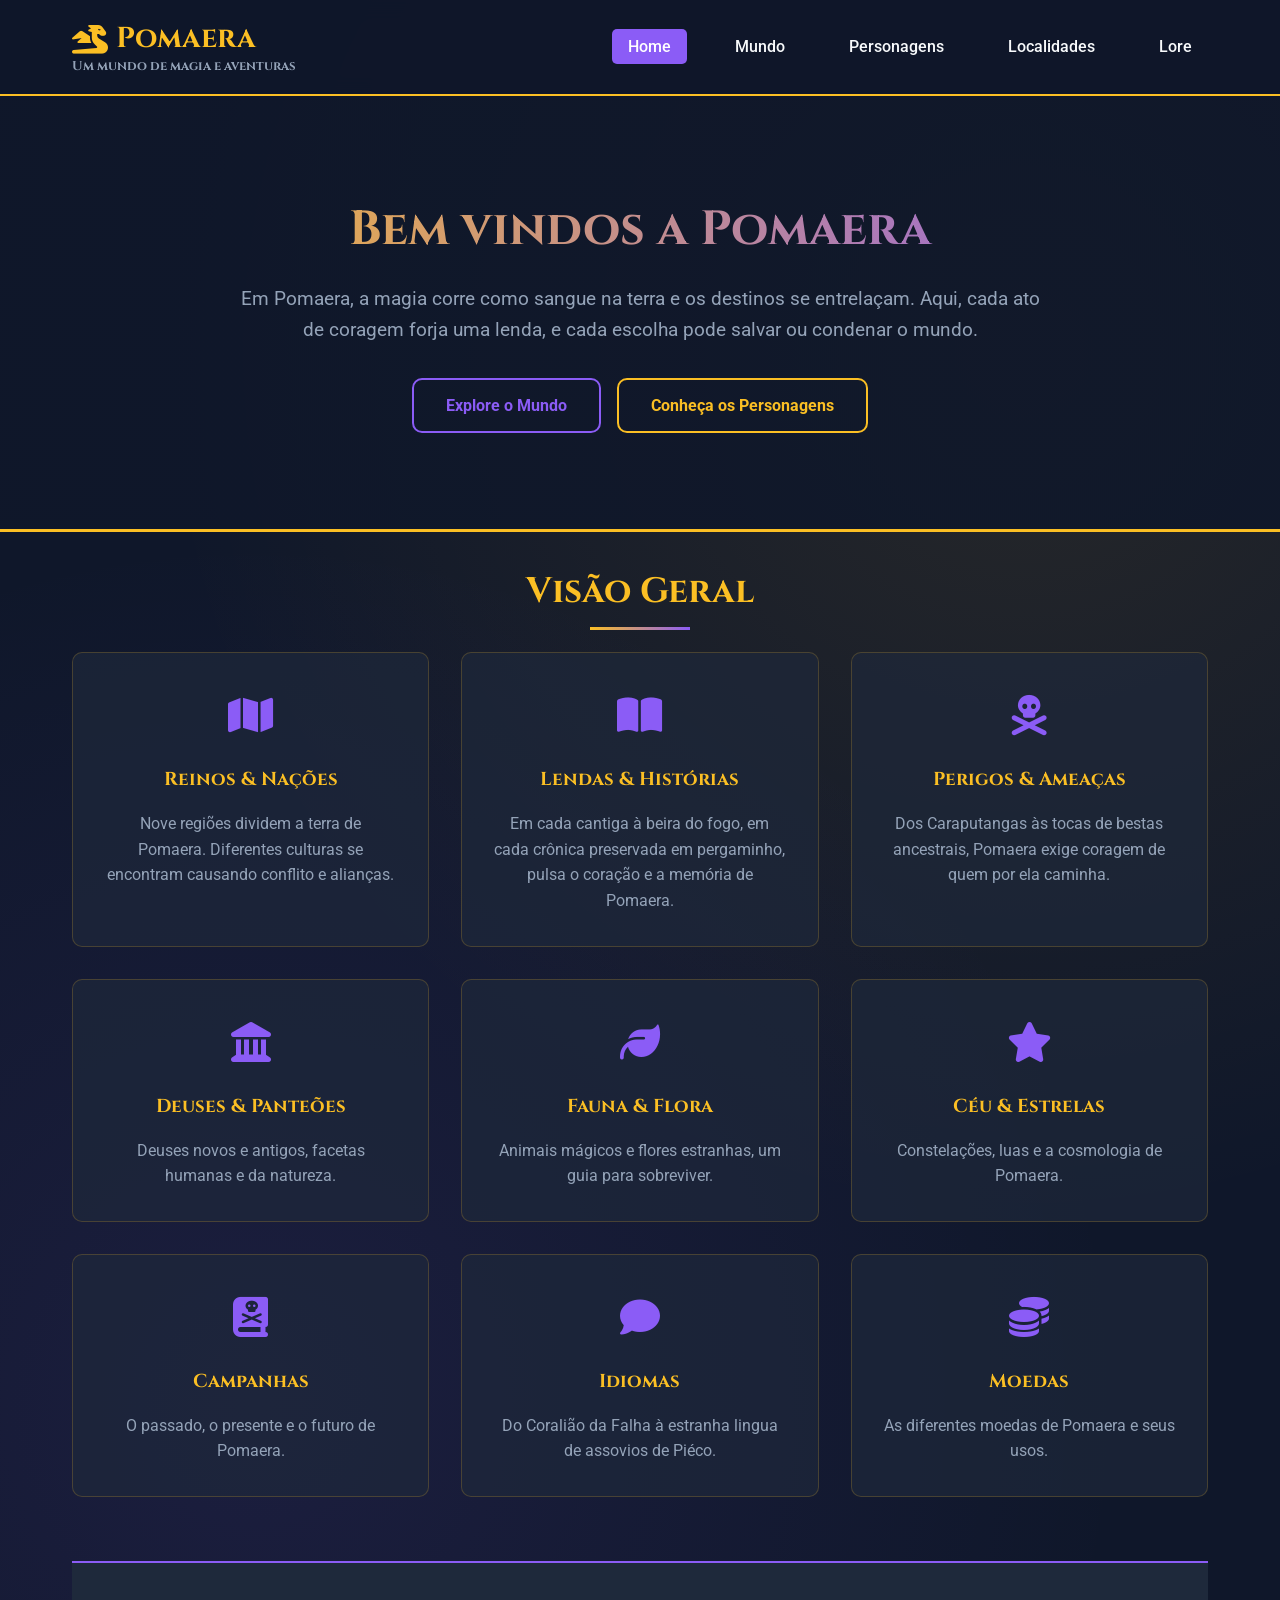
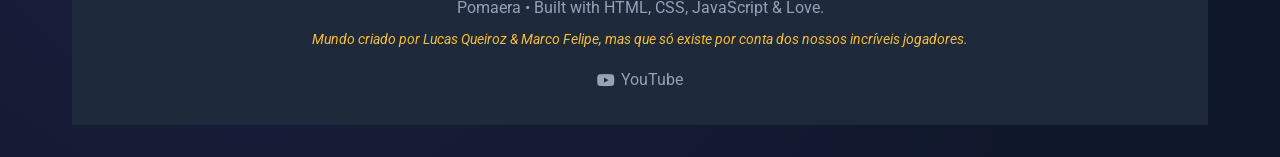
==== index.html @ ee8397ac "Changes to stars.css, some other small css fixes and gods html, css and js changes(not finished)" ====
<!DOCTYPE html>

<html lang="pt-BR">

  <head>
    <meta charset="UTF-8">
    <meta name="viewport" content="width=device-width, initial-scale=1.0">
    <title>Pomaera</title>
    <link rel="stylesheet" href="/styles/general.css">
    <link rel="stylesheet" href="https://cdnjs.cloudflare.com/ajax/libs/font-awesome/6.4.0/css/all.min.css">
    <link href="https://fonts.googleapis.com/css2?family=Cinzel:wght@400;700&family=Roboto:wght@300;400;500&display=swap" rel="stylesheet">
    <link rel="apple-touch-icon" sizes="180x180" href="/apple-touch-icon.png">
    <link rel="icon" type="image/png" sizes="32x32" href="/favicon-32x32.png">
    <link rel="icon" type="image/png" sizes="16x16" href="/favicon-16x16.png">
    <link rel="manifest" href="/site.webmanifest">

  </head>
  <body>
    <nav class="navbar">
        <div class="nav-container">
            <div class="logo">
                <h1><i class="fas fa-dragon"></i> Pomaera</h1>
                <p class="tagline">Um mundo de magia e aventuras</p>
            </div>
            <ul class="nav-links">
                <li><a href="#home" class="active">Home</a></li>
                <li><a href="#world">Mundo</a></li>
                <li><a href="/pages/characters.html">Personagens</a></li>
                <li><a href="/pages/locations.html">Localidades</a></li>
                <li><a href="/pages/lore.html">Lore</a></li>
            </ul>
            <button class="menu-toggle" id="menuToggle">
                <i class="fas fa-bars"></i>
            </button>
        </div>
    </nav>

    <section class="hero" id="home">
        <div class="hero-content">
            <h2>Bem vindos a Pomaera</h2>
            <p>Em Pomaera, a magia corre como sangue na terra e os destinos se entrelaçam. Aqui, cada ato de coragem forja uma lenda, e cada escolha pode salvar ou condenar o mundo.</p>
            <div class="hero-buttons">
                <a href="/pages/lore.html" class="btn btn-primary">Explore o Mundo</a>
                <a href="/pages/characters.html" class="btn btn-secondary">Conheça os Personagens</a>
            </div>
        </div>
    </section>

    <main class="container">
        <section class="section" id="world">
            <h2 class="section-title">Visão Geral</h2>
            <div class="card-grid">

                <a href="/pages/locations.html"  class="card">
                    <div class="card-icon">
                        <i class="fas fa-map"></i>
                    </div>
                    <h3>Reinos & Nações</h3>
                    <p>Nove regiões dividem a terra de Pomaera. Diferentes culturas se encontram causando conflito e alianças.</p>
                </a>
                <a href="/pages/lore.html" class="card">
                    <div class="card-icon">
                        <i class="fas fa-book-open"></i>
                    </div>
                    <h3>Lendas & Histórias</h3>
                    <p>Em cada cantiga à beira do fogo, em cada crônica preservada em pergaminho, pulsa o coração e a memória de Pomaera.</p>
                </a>
                <a href="/pages/dangers.html" class="card">
                    <div class="card-icon">
                        <i class="fas fa-skull-crossbones"></i>
                    </div>
                    <h3>Perigos & Ameaças</h3>
                    <p>Dos Caraputangas às tocas de bestas ancestrais, Pomaera exige coragem de quem por ela caminha.</p>
                </a>
                <a href="/pages/gods.html" class="card">
                    <div class="card-icon">
                        <i class="fas fa-landmark"></i>
                    </div>
                    <h3>Deuses & Panteões</h3>
                    <p>Deuses novos e antigos, facetas humanas e da natureza.</p>
                </a>
                <a href="/pages/dangers.html" class="card">
                    <div class="card-icon">
                        <i class="fas fa-leaf"></i>
                    </div>
                    <h3>Fauna & Flora</h3>
                    <p>Animais mágicos e flores estranhas, um guia para sobreviver.</p>
                </a>
                <a href="/pages/stars.html" class="card">
                    <div class="card-icon">
                        <i class="fas fa-star"></i>
                    </div>
                    <h3>Céu & Estrelas</h3>
                    <p>Constelações, luas e a cosmologia de Pomaera.</p>
                </a>
                <a href="/pages/lore.html?filter=campanhas" class="card">
                    <div class="card-icon">
                        <i class="fas fa-book-skull"></i>
                    </div>
                    <h3>Campanhas</h3>
                    <p>O passado, o presente e o futuro de Pomaera.</p>
                </a>
                <div class="card">
                    <div class="card-icon">
                        <i class="fas fa-comment"></i>
                    </div>
                    <h3>Idiomas</h3>
                    <p>Do Coralião da Falha à estranha lingua de assovios de Piéco.</p>
                </div>
                <div class="card">
                    <div class="card-icon">
                        <i class="fas fa-coins"></i>
                    </div>
                    <h3>Moedas</h3>
                    <p>As diferentes moedas de Pomaera e seus usos.</p>
                </div>
            </div>
        </section>

    <footer class="footer">
        <p>Pomaera • Built with HTML, CSS, JavaScript & Love.</p>
        <p class="footer-note">Mundo criado por Lucas Queiroz & Marco Felipe, mas que só existe por conta dos nossos incríveis jogadores.</p>
        <div class="footer-socials">
        <a href="https://www.youtube.com/@PomaeraRPG" target="_blank" rel="noopener noreferrer">
            <i class="fab fa-youtube"></i> YouTube
        </a>
    </div>
    </footer>
    <script src="/scripts/main.js"></script>
    
  </body>

</html>
---- styles/general.css ----
* {
    margin: 0;
    padding: 0;
    box-sizing: border-box;
}

:root {
    --primary-dark: #0f172a;
    --secondary-dark: #1e293b;
    --accent-gold: #fbbf24;
    --accent-purple: #8b5cf6;
    --text-light: #f8fafc;
    --text-muted: #94a3b8;
    --card-bg: rgba(30, 41, 59, 0.7);
    --border-radius: 10px;
    --shadow: 0 10px 15px -3px rgba(0, 0, 0, 0.3);
}

body {
    font-family: 'Roboto', sans-serif;
    background-color: var(--primary-dark);
    color: var(--text-light);
    line-height: 1.6;
    background-image: 
        radial-gradient(circle at 20% 80%, rgba(139, 92, 246, 0.1) 0%, transparent 50%),
        radial-gradient(circle at 80% 20%, rgba(251, 191, 36, 0.1) 0%, transparent 50%);
}

/* Typography */
h1, h2, h3, h4, .logo {
    font-family: 'Cinzel', serif;
    font-weight: 700;
}

/* Navigation */
.navbar {
    background-color: rgba(15, 23, 42, 0.95);
    backdrop-filter: blur(10px);
    position: sticky;
    top: 0;
    z-index: 1000;
    border-bottom: 2px solid var(--accent-gold);
    padding: 1rem 0;
}

.nav-container {
    max-width: 1200px;
    margin: 0 auto;
    padding: 0 2rem;
    display: flex;
    justify-content: space-between;
    align-items: center;
}

a.logo {
        text-decoration: none;
    }

.logo h1 {
    font-size: 1.8rem;
    color: var(--accent-gold);
    display: flex;
    align-items: center;
    gap: 0.5rem;
}

.tagline {
    font-size: 0.8rem;
    color: var(--text-muted);
    margin-top: -5px;
}

.nav-links {
    display: flex;
    list-style: none;
    gap: 2rem;
}

.nav-links a {
    color: var(--text-light);
    text-decoration: none;
    font-weight: 500;
    padding: 0.5rem 1rem;
    border-radius: 5px;
    transition: all 0.3s ease;
}

.nav-links a:hover, .nav-links a.active {
    background-color: var(--accent-purple);
    color: white;
}

.menu-toggle {
    display: none;
    background: none;
    border: none;
    color: var(--text-light);
    font-size: 1.5rem;
    cursor: pointer;
}

.hero {
    background: linear-gradient(rgba(15, 23, 42, 0.9), rgba(15, 23, 42, 0.9)), 
                url('https://images.unsplash.com/photo-1518562180175-34a163b1a9a6?q=80&w=1470&auto=format&fit=crop&ixlib=rb-4.1.0&ixid=M3wxMjA3fDB8MHxwaG90by1wYWdlfHx8fGVufDB8fHx8fA%3D%3D');
    background-size: cover;
    background-position: center;
    padding: 6rem 2rem;
    text-align: center;
    border-bottom: 3px solid var(--accent-gold);
}

.hero-content h2 {
    font-size: 3rem;
    margin-bottom: 1rem;
    background: linear-gradient(to right, var(--accent-gold), var(--accent-purple));
    -webkit-background-clip: text;
    background-clip: text;
    color: transparent;
}

.hero-content p {
    font-size: 1.2rem;
    max-width: 800px;
    margin: 0 auto 2rem;
    color: var(--text-muted);
}

.hero-buttons {
    display: flex;
    gap: 1rem;
    justify-content: center;
    margin-top: 2rem;
}

.btn {
    padding: 0.8rem 2rem;
    border-radius: var(--border-radius);
    text-decoration: none;
    font-weight: bold;
    transition: all 0.3s ease;
    display: inline-block;
}

.btn-primary {
    background-color: transparent;
    color: var(--accent-purple);
    border: 2px solid var(--accent-purple);
}

.btn-primary:hover {
    background-color: var(--accent-purple);
    border-color: var(--accent-purple);
    color: var(--primary-dark);
}

.btn-secondary {
    background-color: transparent;
    border: 2px solid var(--accent-gold);
    color: var(--accent-gold);
}

.btn-secondary:hover {
    background-color: var(--accent-gold);
    color: var(--primary-dark);
}

.container {
    max-width: 1200px;
    margin: 0 auto;
    padding: 2rem;
}

.section {
    margin-bottom: 4rem;
}

.section-title {
    font-size: 2.2rem;
    margin-bottom: 2rem;
    text-align: center;
    color: var(--accent-gold);
    position: relative;
}

.section-title::after {
    content: '';
    position: absolute;
    width: 100px;
    height: 3px;
    background: linear-gradient(to right, var(--accent-gold), var(--accent-purple));
    bottom: -10px;
    left: 50%;
    transform: translateX(-50%);
}

.card-grid {
    display: grid;
    grid-template-columns: repeat(auto-fit, minmax(300px, 1fr));
    gap: 2rem;
    margin-top: 2rem;
}

.card {
    background-color: var(--card-bg);
    border-radius: var(--border-radius);
    padding: 2rem;
    text-align: center;
    border: 1px solid rgba(251, 191, 36, 0.2);
    transition: transform 0.3s ease, box-shadow 0.3s ease;
}

a.card {
    text-decoration: none;
    color: inherit;
    display: block;
    cursor: pointer;
}

.card:hover {
    transform: translateY(-10px);
    box-shadow: var(--shadow);
    border-color: var(--accent-gold);
}

.card-icon {
    font-size: 2.5rem;
    color: var(--accent-purple);
    margin-bottom: 1rem;
}

.card h3 {
    color: var(--accent-gold);
    margin-bottom: 1rem;
}

.card p {
    color: var(--text-muted);
}

.footer {
    text-align: center;
    padding: 2rem;
    background-color: var(--secondary-dark);
    border-top: 2px solid var(--accent-purple);
    margin-top: 4rem;
}

.footer p {
    color: var(--text-muted);
    margin-bottom: 0.5rem;
}

.footer-note {
    font-size: 0.9rem;
    font-style: italic;
    color: var(--accent-gold) !important;
}
@media (max-width: 768px) {
    .nav-links {
        display: none;
        position: absolute;
        top: 100%;
        left: 0;
        width: 100%;
        background-color: var(--secondary-dark);
        flex-direction: column;
        padding: 1rem;
        border-top: 1px solid var(--accent-gold);
    }
    
    .nav-links.active {
        display: flex;
    }
    
    .menu-toggle {
        display: block;
    }
    
    .hero-content h2 {
        font-size: 2rem;
    }
    
    .hero-buttons {
        flex-direction: column;
        align-items: center;
    }
    
    .btn {
        width: 100%;
        max-width: 300px;
        text-align: center;
    }
    
    .guide-section {
        padding: 2rem 1rem;
    }

}

.footer-socials {
    margin-top: 1rem;
    display: flex;
    justify-content: center;
    gap: 1.5rem;
}

.footer-socials a {
    color: var(--text-muted);
    text-decoration: none;
    transition: color 0.3s;
    display: flex;
    align-items: center;
    gap: 0.4rem;
}

.footer-socials a:hover {
    color: var(--accent-gold);
}
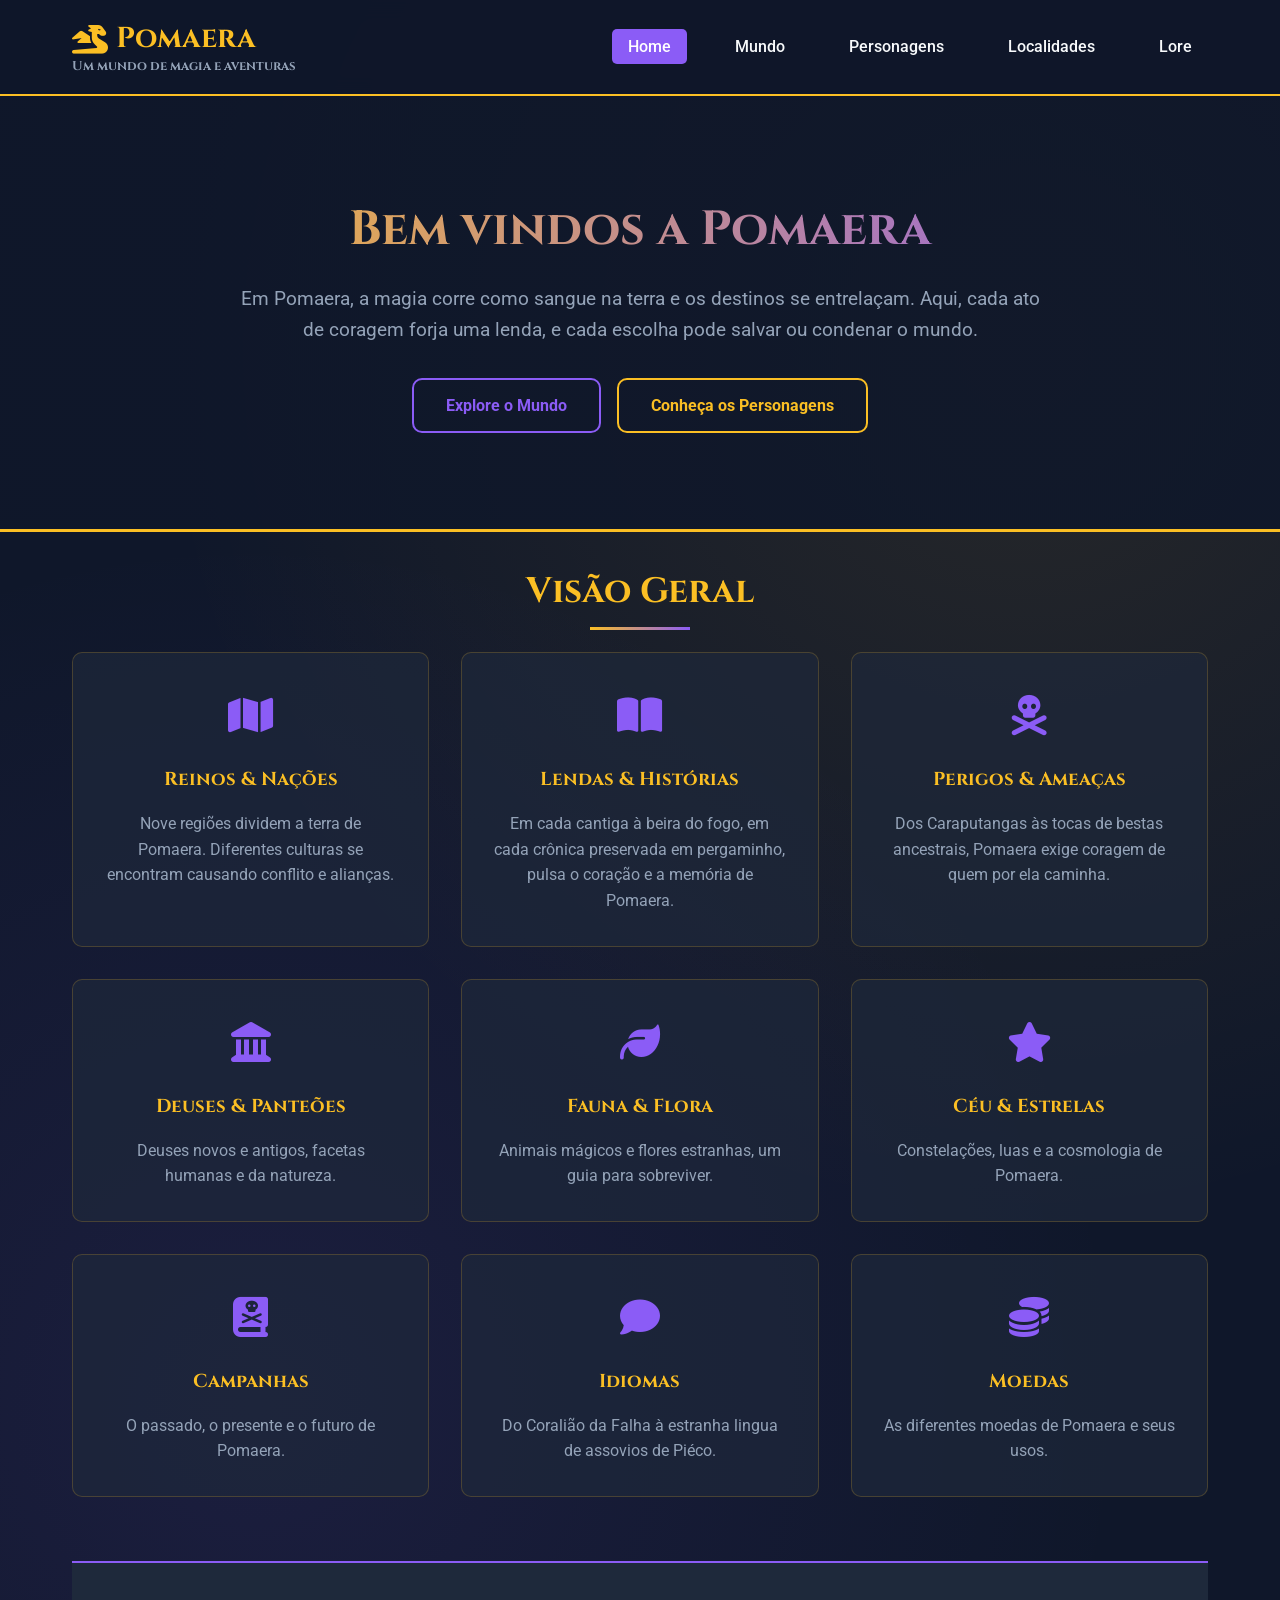
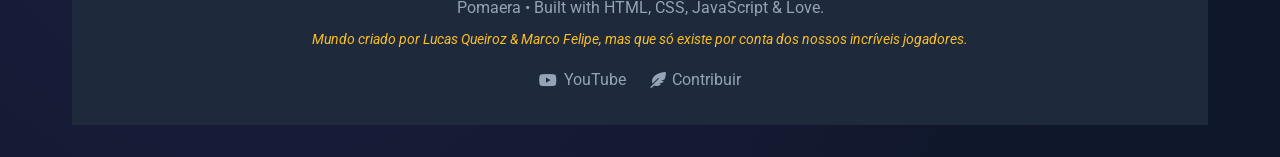
==== commit e5a2a333: "1.0 Launch! Finalized bestiary Add a submit page with forms link for easy to add content by players." ====
--- a/index.html
+++ b/index.html
@@ -100,20 +100,20 @@
                     <h3>Campanhas</h3>
                     <p>O passado, o presente e o futuro de Pomaera.</p>
                 </a>
-                <div class="card">
+                <a href="/pages/lore.html?open=11" class="card">
                     <div class="card-icon">
                         <i class="fas fa-comment"></i>
                     </div>
                     <h3>Idiomas</h3>
                     <p>Do Coralião da Falha à estranha lingua de assovios de Piéco.</p>
-                </div>
-                <div class="card">
+                </a>
+                <a href="/pages/lore.html?open=10" class="card">
                     <div class="card-icon">
                         <i class="fas fa-coins"></i>
                     </div>
                     <h3>Moedas</h3>
                     <p>As diferentes moedas de Pomaera e seus usos.</p>
-                </div>
+                </a>
             </div>
         </section>
 
@@ -124,6 +124,9 @@
         <a href="https://www.youtube.com/@PomaeraRPG" target="_blank" rel="noopener noreferrer">
             <i class="fab fa-youtube"></i> YouTube
         </a>
+        <a href="/pages/submit.html">
+        <i class="fas fa-feather-alt"></i> Contribuir
+        </a>
     </div>
     </footer>
     <script src="/scripts/main.js"></script>
--- a/styles/general.css
+++ b/styles/general.css
@@ -100,6 +100,7 @@
 }
 
 .hero {
+    min-height: 380px;
     background: linear-gradient(rgba(15, 23, 42, 0.9), rgba(15, 23, 42, 0.9)), 
                 url('https://images.unsplash.com/photo-1518562180175-34a163b1a9a6?q=80&w=1470&auto=format&fit=crop&ixlib=rb-4.1.0&ixid=M3wxMjA3fDB8MHxwaG90by1wYWdlfHx8fGVufDB8fHx8fA%3D%3D');
     background-size: cover;
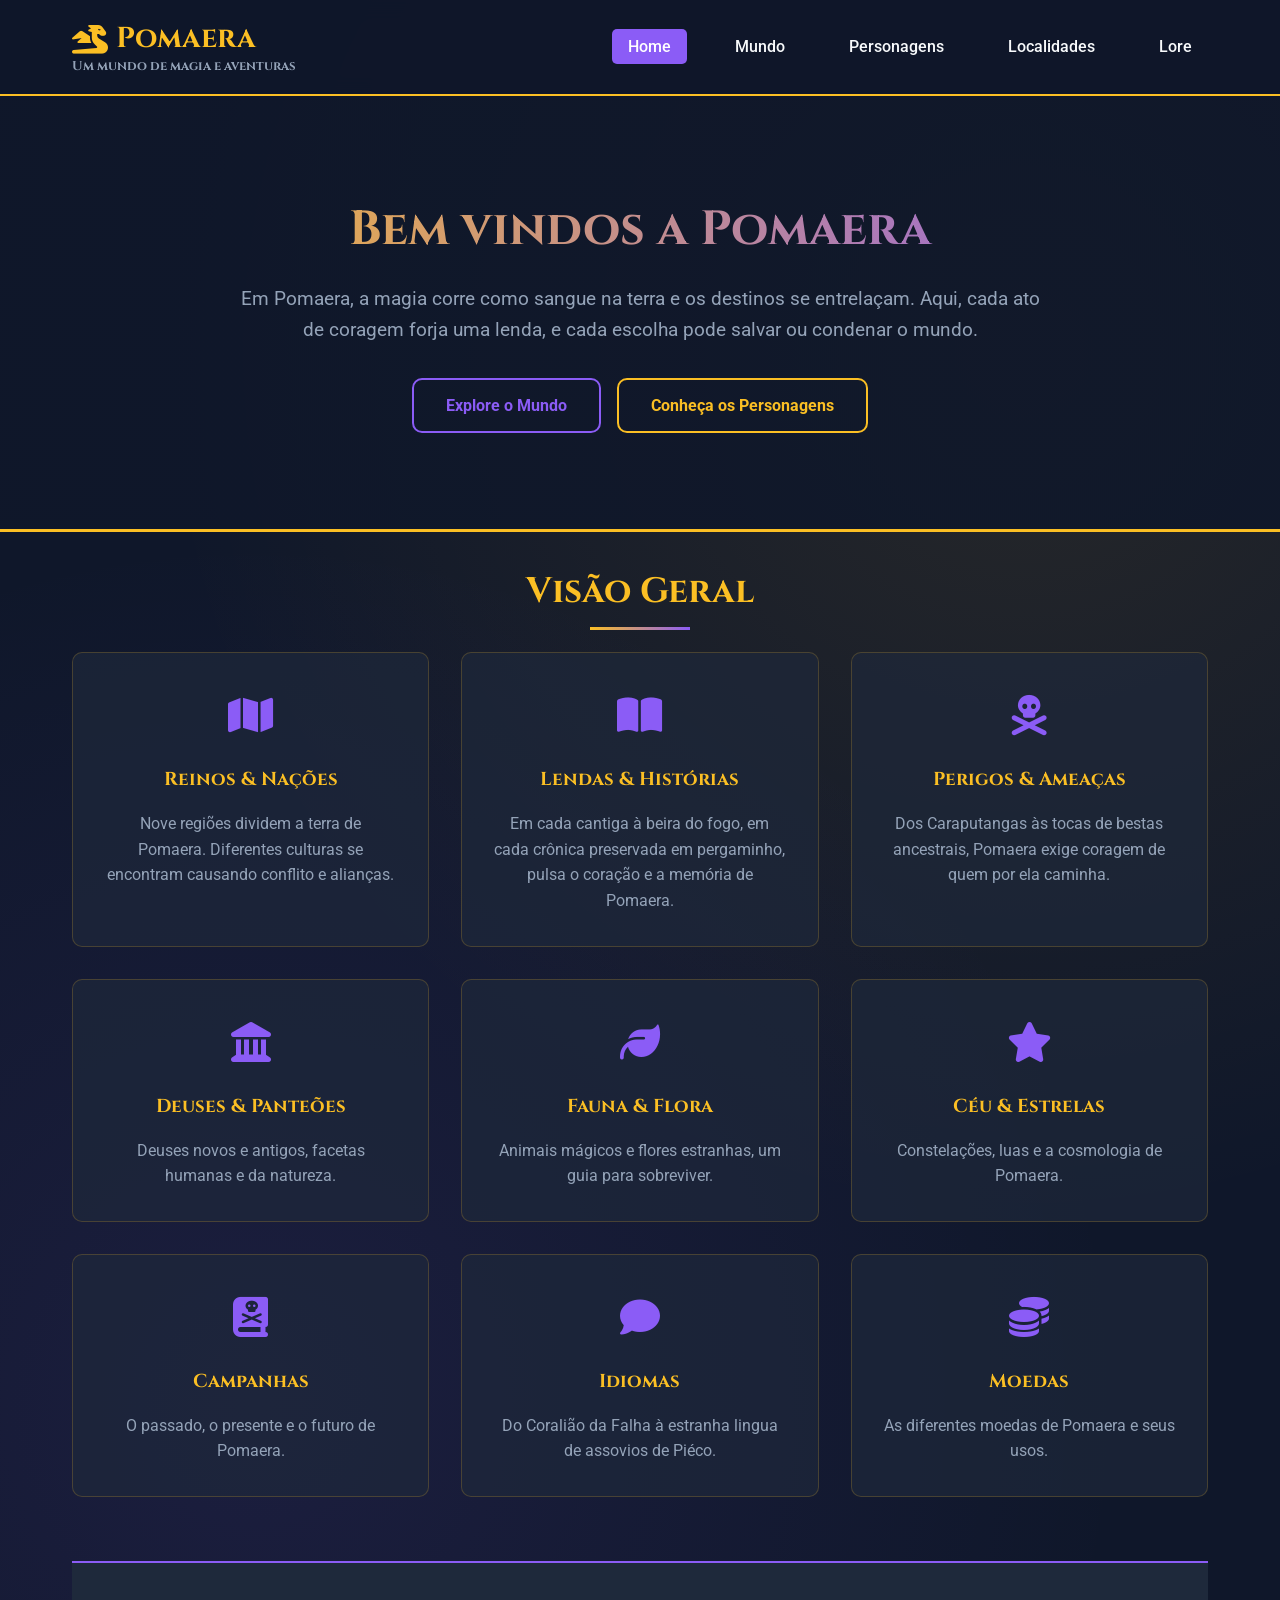
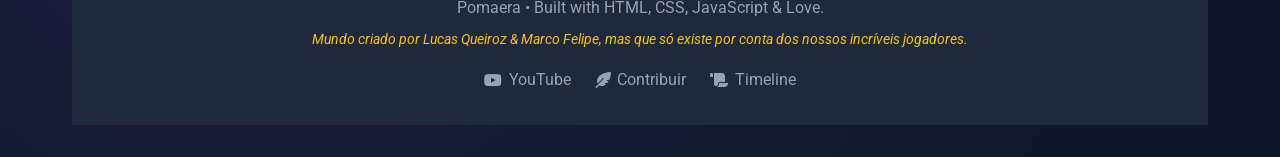
==== commit 02355a68: "small test" ====
--- a/index.html
+++ b/index.html
@@ -18,10 +18,10 @@
   <body>
     <nav class="navbar">
         <div class="nav-container">
-            <div class="logo">
+            <a href="/index.html" class="logo">
                 <h1><i class="fas fa-dragon"></i> Pomaera</h1>
                 <p class="tagline">Um mundo de magia e aventuras</p>
-            </div>
+            </a>
             <ul class="nav-links">
                 <li><a href="#home" class="active">Home</a></li>
                 <li><a href="#world">Mundo</a></li>
@@ -127,10 +127,17 @@
         <a href="/pages/submit.html">
         <i class="fas fa-feather-alt"></i> Contribuir
         </a>
+        <a href="/pages/timeline.html">
+        <i class="fas fa-scroll"></i> Timeline
+        </a>
     </div>
     </footer>
     <script src="/scripts/main.js"></script>
     
+
+    <button class="back-to-top" id="backToTop" aria-label="Voltar ao topo">
+        <i class="fas fa-chevron-up"></i>
+    </button>
   </body>
 
 </html>
--- a/styles/general.css
+++ b/styles/general.css
@@ -256,6 +256,18 @@
     font-style: italic;
     color: var(--accent-gold) !important;
 }
+
+.card, .character-card {
+    opacity: 0;
+    transform: translateY(20px);
+    transition: opacity 0.5s ease, transform 0.5s ease;
+}
+
+.fade-in {
+    opacity: 1;
+    transform: translateY(0);
+}
+
 @media (max-width: 768px) {
     .nav-links {
         display: none;
@@ -298,6 +310,40 @@
 
 }
 
+.back-to-top {
+    position: fixed;
+    bottom: 2rem;
+    right: 2rem;
+    width: 44px;
+    height: 44px;
+    border-radius: 50%;
+    background: var(--accent-purple);
+    border: 2px solid rgba(139, 92, 246, 0.4);
+    color: white;
+    font-size: 1rem;
+    cursor: pointer;
+    display: flex;
+    align-items: center;
+    justify-content: center;
+    z-index: 999;
+    opacity: 0;
+    transform: translateY(10px);
+    transition: opacity 0.3s ease, transform 0.3s ease, background 0.3s ease;
+    pointer-events: none; /* not clickable when invisible */
+}
+
+.back-to-top.visible {
+    opacity: 1;
+    transform: translateY(0);
+    pointer-events: all;
+}
+
+.back-to-top:hover {
+    background: var(--accent-gold);
+    border-color: var(--accent-gold);
+}
+
+
 .footer-socials {
     margin-top: 1rem;
     display: flex;
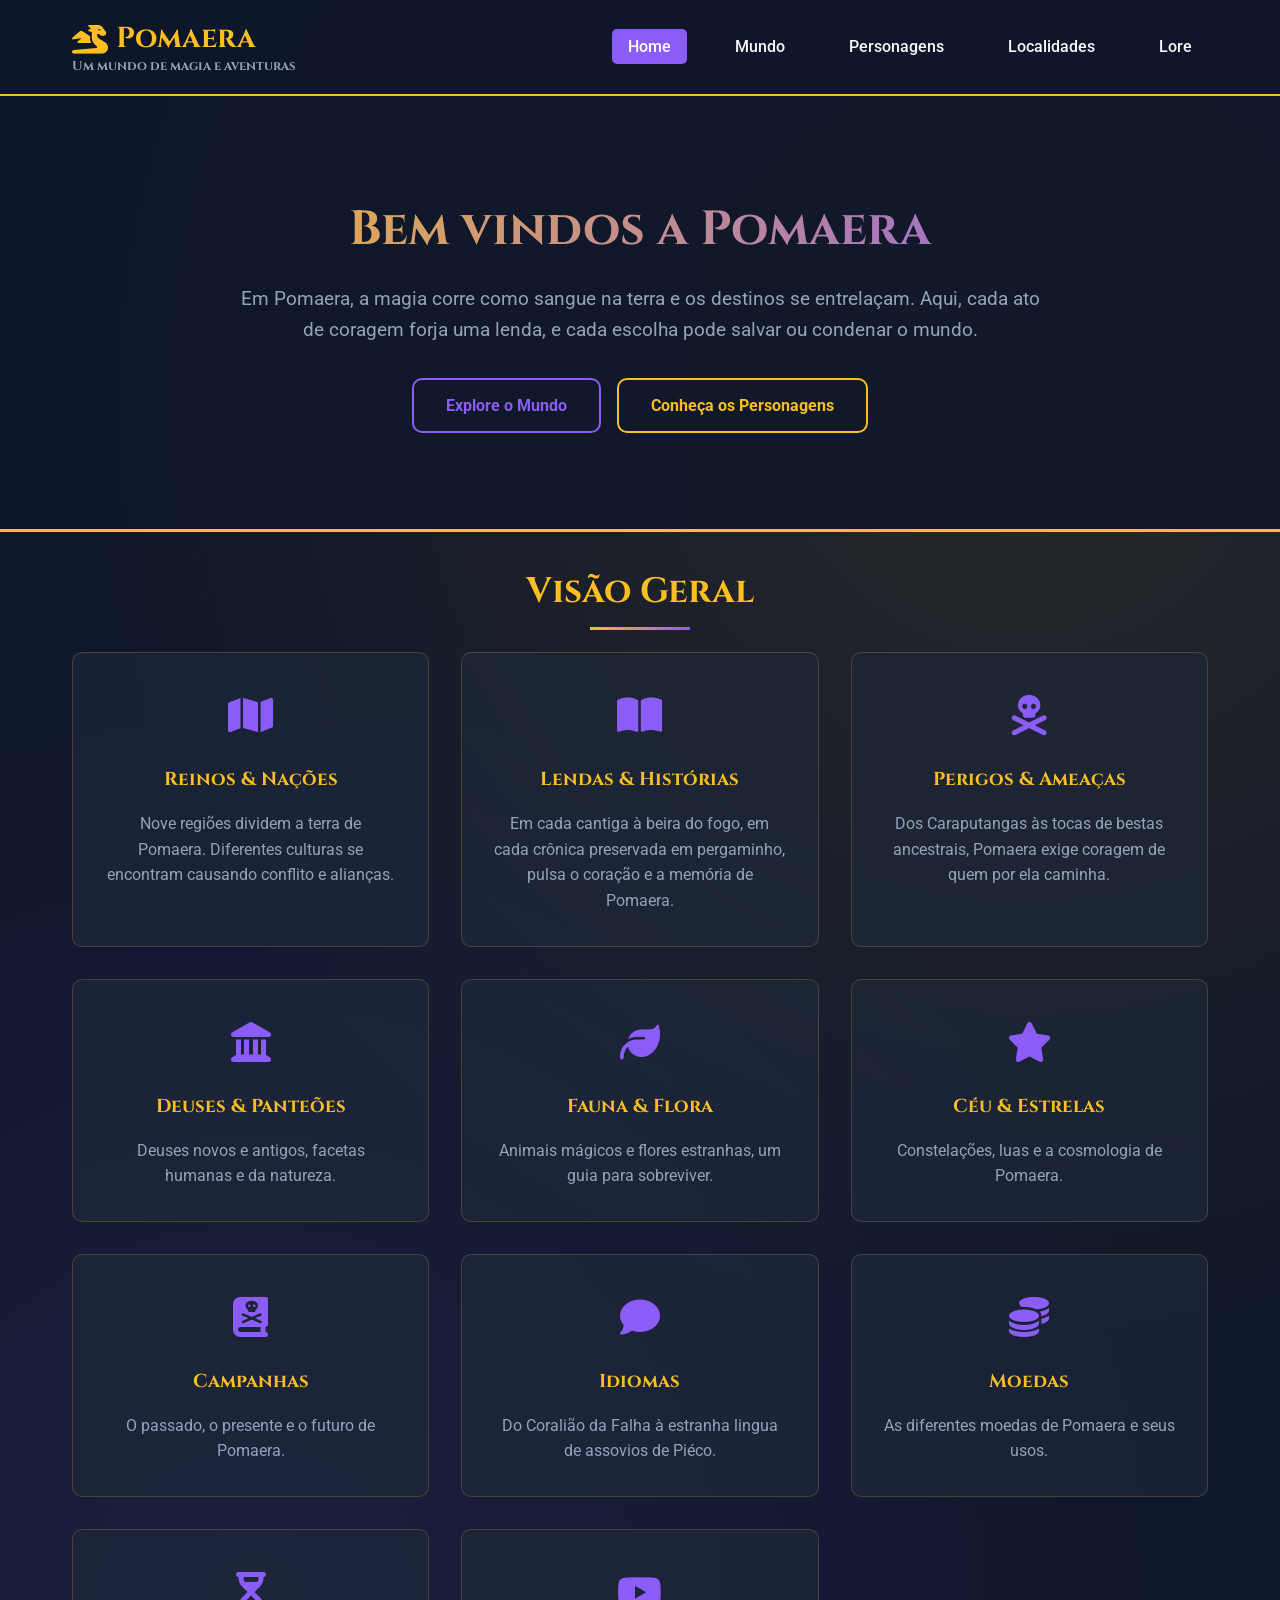
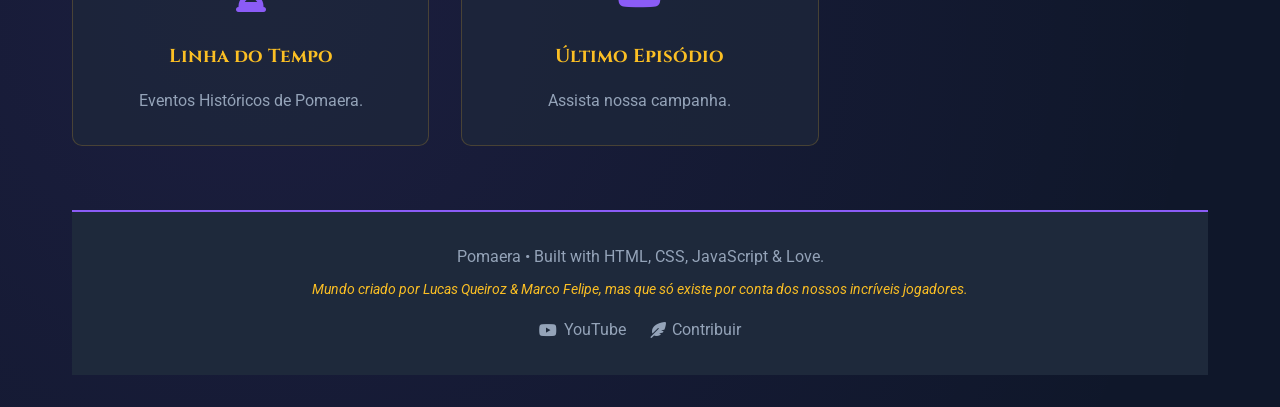
==== commit 560dca30: "New Page created showing the lastest episode in yt. More timeline and timeline card added, changes i" ====
--- a/index.html
+++ b/index.html
@@ -114,6 +114,21 @@
                     <h3>Moedas</h3>
                     <p>As diferentes moedas de Pomaera e seus usos.</p>
                 </a>
+                <a href="/pages/timeline.html" class="card">
+                    <div class="card-icon">
+                        <i class="fas fa-hourglass-half"></i>
+                    </div>
+                    <h3>Linha do Tempo</h3>
+                    <p>Eventos Históricos de Pomaera.</p>
+                </a>
+                <a href="/pages/youtube.html" class="card">
+                    <div class="card-icon">
+                        <i class="fab fa-youtube"></i>
+                    </div>
+                    <h3>Último Episódio</h3>
+                    <p>Assista nossa campanha.</p>
+                </a>
+
             </div>
         </section>
 
@@ -127,9 +142,6 @@
         <a href="/pages/submit.html">
         <i class="fas fa-feather-alt"></i> Contribuir
         </a>
-        <a href="/pages/timeline.html">
-        <i class="fas fa-scroll"></i> Timeline
-        </a>
     </div>
     </footer>
     <script src="/scripts/main.js"></script>
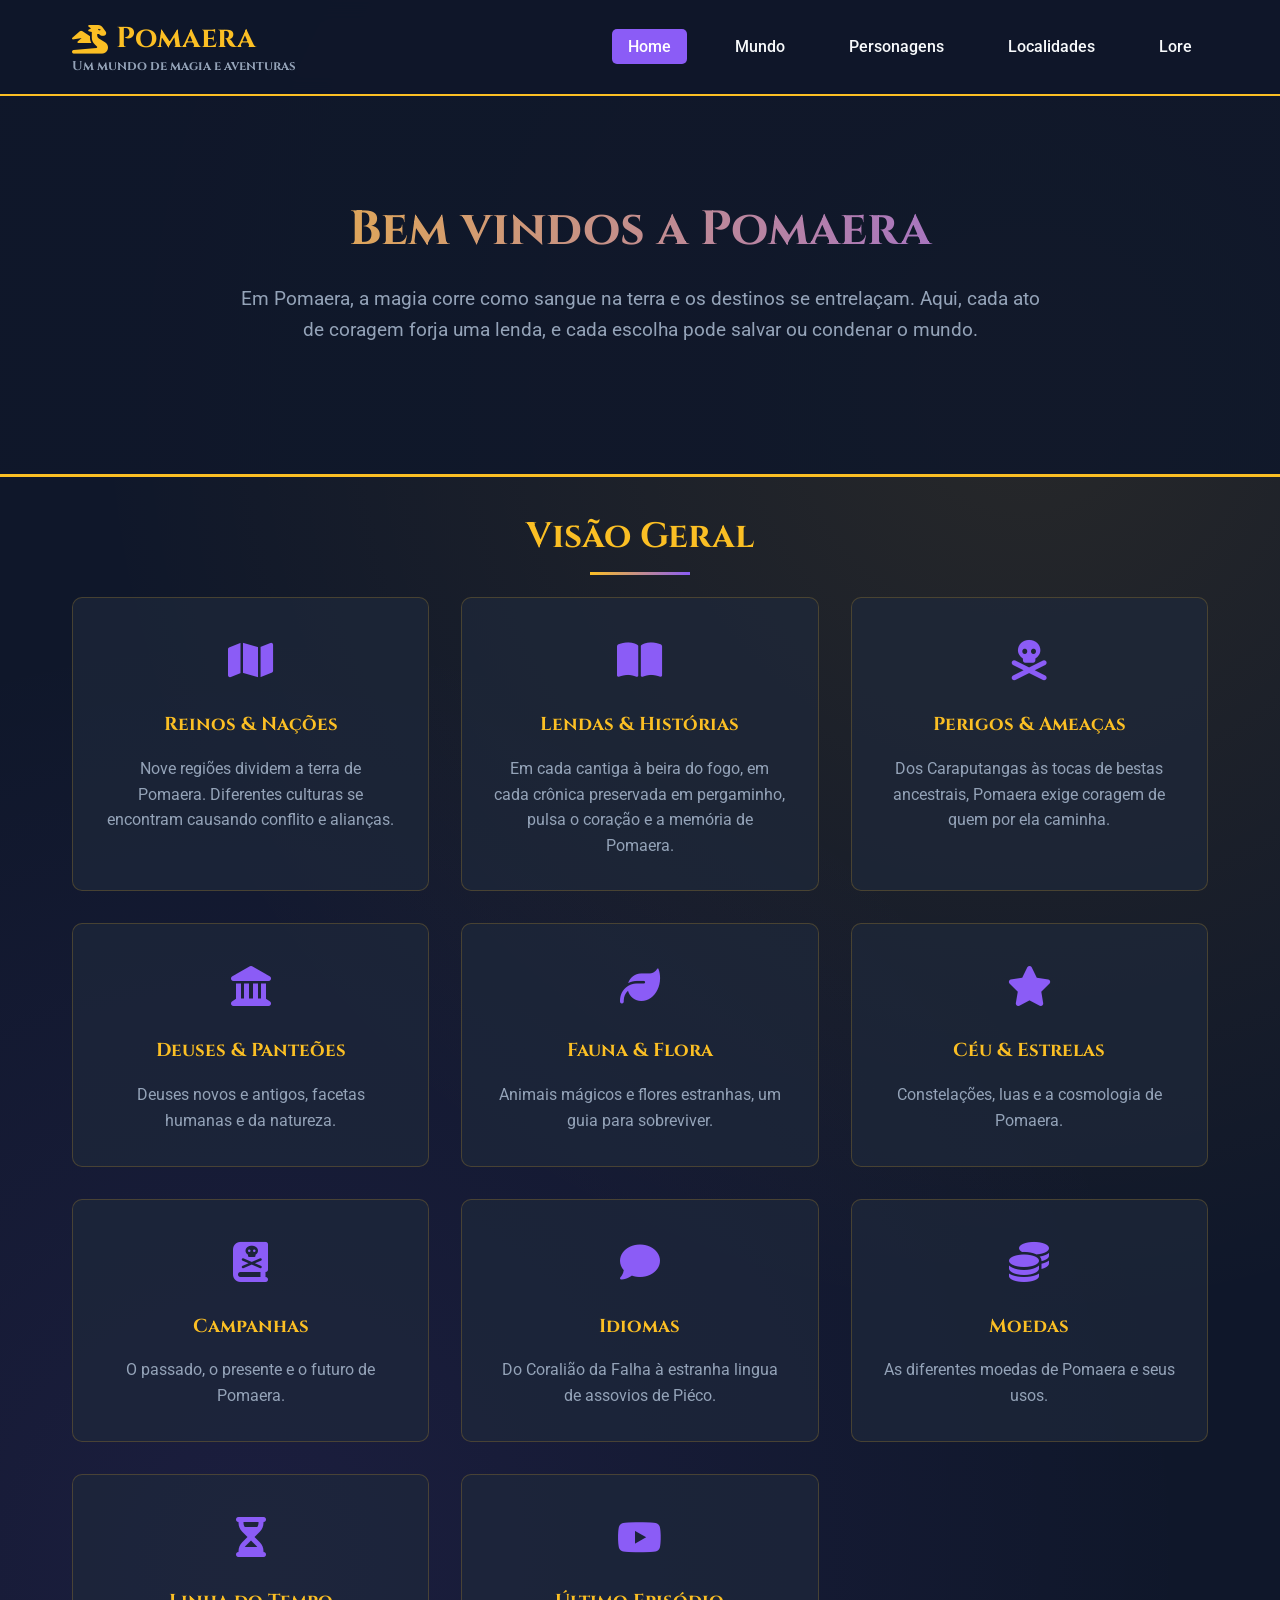
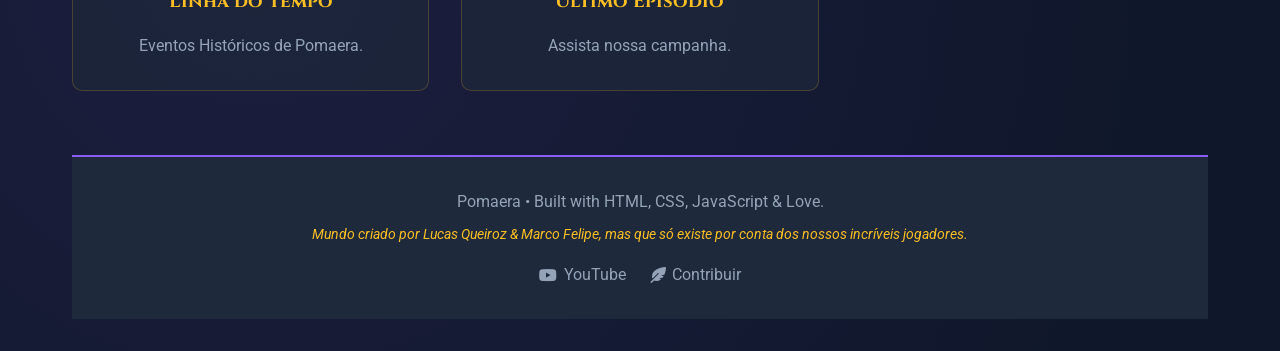
==== commit b025823e: "Change in how many regions show up by the device screen size" ====
--- a/index.html
+++ b/index.html
@@ -39,10 +39,6 @@
         <div class="hero-content">
             <h2>Bem vindos a Pomaera</h2>
             <p>Em Pomaera, a magia corre como sangue na terra e os destinos se entrelaçam. Aqui, cada ato de coragem forja uma lenda, e cada escolha pode salvar ou condenar o mundo.</p>
-            <div class="hero-buttons">
-                <a href="/pages/lore.html" class="btn btn-primary">Explore o Mundo</a>
-                <a href="/pages/characters.html" class="btn btn-secondary">Conheça os Personagens</a>
-            </div>
         </div>
     </section>
 
@@ -134,7 +130,7 @@
 
     <footer class="footer">
         <p>Pomaera • Built with HTML, CSS, JavaScript & Love.</p>
-        <p class="footer-note">Mundo criado por Lucas Queiroz & Marco Felipe, mas que só existe por conta dos nossos incríveis jogadores.</p>
+        <p class="footer-note">Mundo criado por Lucas Queiroz & Marco Felipe, mas que só existe por conta dos nossos incríveis <a href="/pages/heroes.html">jogadores</a>.</p>
         <div class="footer-socials">
         <a href="https://www.youtube.com/@PomaeraRPG" target="_blank" rel="noopener noreferrer">
             <i class="fab fa-youtube"></i> YouTube
--- a/styles/general.css
+++ b/styles/general.css
@@ -255,6 +255,20 @@
     font-size: 0.9rem;
     font-style: italic;
     color: var(--accent-gold) !important;
+}
+
+.footer-note a{
+    font-size: 0.9rem;
+    font-style: italic;
+    color: var(--accent-gold) !important;
+    text-decoration: none;
+}
+
+.footer-note a:hover{
+    font-size: 0.9rem;
+    font-style: italic;
+    color: var(--accent-purple) !important;
+    text-decoration: none;
 }
 
 .card, .character-card {
